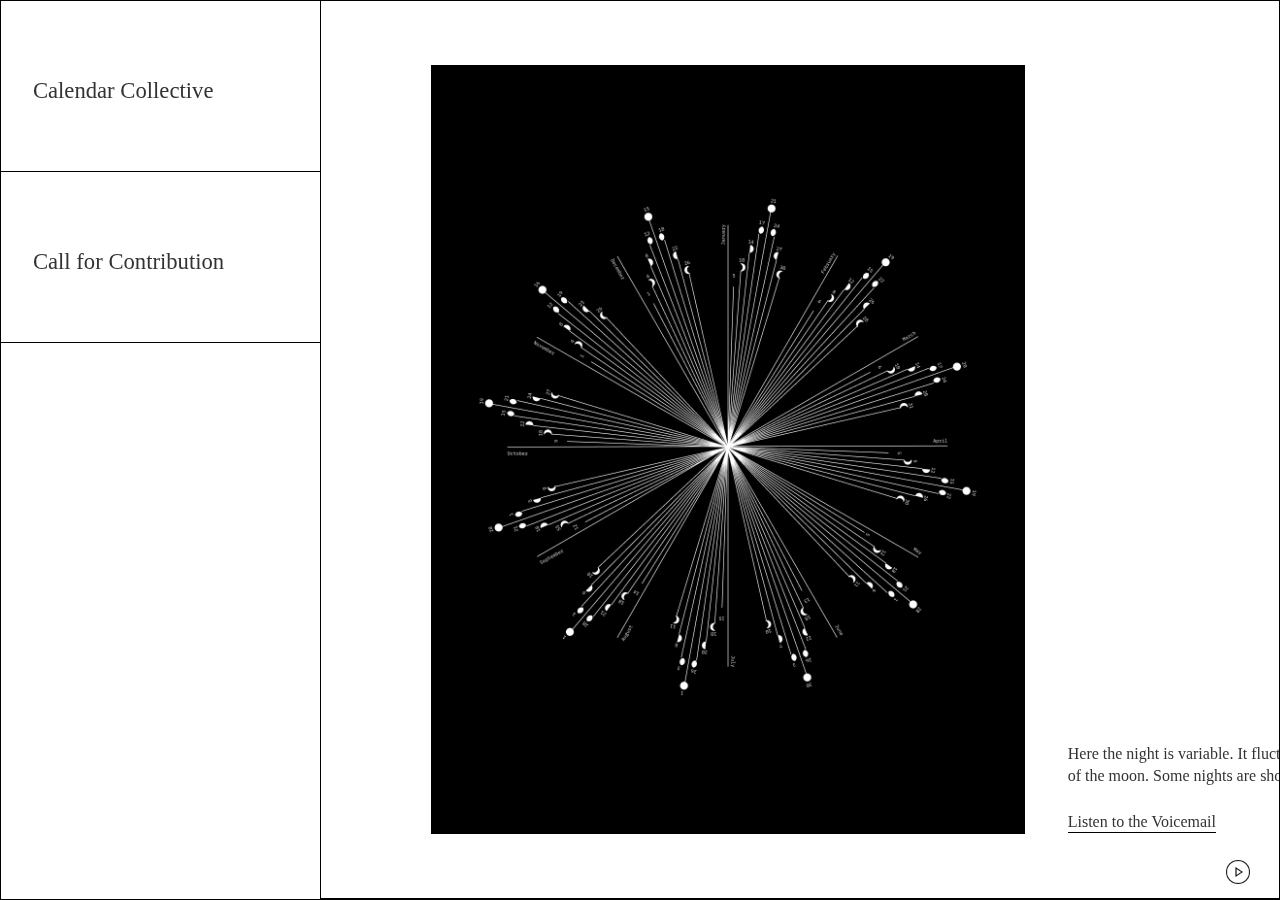
==== index.html @ 1b96c5e7 "init" ====
<!-- for adding breaks on desktop -->
<!-- <span class="desktopBreak"><br /><br /></span> -->

<!DOCTYPE html>
<!--[if lt IE 7]>      <html class="no-js lt-ie9 lt-ie8 lt-ie7"> <![endif]-->
<!--[if IE 7]>         <html class="no-js lt-ie9 lt-ie8"> <![endif]-->
<!--[if IE 8]>         <html class="no-js lt-ie9"> <![endif]-->
<!--[if gt IE 8]><!-->

<html class="no-js">
  <!--<![endif]-->
  <head>
    <meta charset="utf-8" />
    <meta http-equiv="X-UA-Compatible" content="IE=edge" />
    <title>Calendar Collective</title>
    <meta
      name="description"
      content="Calendar Collective is a living archive of alternate calendars."
    />
    <meta name="viewport" content="width=device-width, initial-scale=1" />
    
    <link rel="stylesheet" href="reset.css" />
    <link
      rel="stylesheet"
      href="https://maxcdn.bootstrapcdn.com/bootstrap/3.3.6/css/bootstrap.min.css"
    />

    <link
      rel="stylesheet"
      media="screen and (min-width: 0px) and (max-width: 1000px)"
      href="mobile.css"
    />
    <link
      rel="stylesheet"
      media="screen and (min-width: 1001px)"
      href="style.css"
    />
    <!-- <link rel="stylesheet" href="style.css"> -->
  </head>

  <body>
    <!--[if lt IE 7]>
      <p class="browsehappy">
        You are using an <strong>outdated</strong> browser. Please
        <a href="#">upgrade your browser</a> to improve your experience.
      </p>
    <![endif]-->
    

    <!-- CONTAINER START -->
    <div id="container">

      <img src="images/play.png" id="play" class="overlaying" />

      <div id="videoOverlay">
        <div>
          <iframe
            src="https://player.vimeo.com/video/416958924"
            width="1254"
            height="706"
            frameborder="0"
            allow="autoplay; fullscreen"
            allowfullscreen
          ></iframe>
          <p>Project by <a href="#">Kalyani Tupkary</a>. Website built by <a href="#">Jon Packles</a>.</p>
        </div>
      </div>

      <!-- LEFT COLUMN START -->
      <div id="leftColumn">
        <div>
          <div class="infoSection">
            <h3>Calendar Collective</h3>
          </div>
          <div class="moreInfo">
            <p>
              Calendar Collective is a living archive of alternate calendars. It
              is an ongoing investigation for collecting, cataloguing and
              publishing calendars that are little-known to our world. We use
              openly contributed voicemails as are our unique research material.
              The archive offers an uncommon collection of calendars traced
              through these unwritten and slightly incongruous fragments.
            </p>
          </div>
        </div>
        <div class="callTop">
          <div class="infoSection">
            <h3>Call for Contribution</h3>
          </div>
          <div class="moreInfo">
            <p>
              We are open most days about midday, seldom as early as the
              daybreak, some days as late as dusk. We close about when the sun
              goes down or twilight and occasionally at midnight but sometimes
              even beyond midnight. Some days we are not here at all, but
              lately, we are here most of the time except when we are somewhere
              else. So, if you would like to contribute, please leave a voicemail at (646) 371-5045.
            </p>
          </div>
        </div>
      </div>
      <!-- LEFT COLUMN END -->


      <!-- RIGHT COLUMN START -->
      <div id="rightColumn">
        
        <!-- MOON -->
        <div class="calendar">
          <div class="overview">
              
            <img src="images/calendars/Moon.jpg" alt="Moon" />

            <div class="txtContainer" id="testtext">
              <p>
                Here the night is variable. It fluctuates with the phases of the
                moon. Some nights are short while others long. <br /><br />
                <span class="voicemailPlay">Listen to the Voicemail</span
                ><audio
                  onended="audioEnded(this)"
                  src="audio/Moon_Jon.m4a"
                ></audio>
              </p>

            </div>
          </div>
        </div>
        <!-- /MOON -->

        <!-- SUN -->
        <div class="calendar">
          <div class="overview">
            <img src="images/calendars/Sun.gif" alt="Moon" />

            <div class="txtContainer" id="testtext">
              <p>
                Here the length of the day is attuned to the sunlight.The day is
                as large as the sunlight one gets. <br /><br />
                <span class="voicemailPlay">Listen to the Voicemail</span
                ><audio
                  onended="audioEnded(this)"
                  src="audio/Sun_Cassandra.m4a"
                ></audio>
              </p>
            </div>
          </div>
        </div>
        <!-- /SUN -->

        <!-- COLOUR -->
        <div class="calendar" name="colour">
          <div class="overview">
            <img src="images/calendars/Colour.gif" alt="Moon" />

            <div class="txtContainer">
              <p>
                Here a day is 24 hours long. But some hours are more colorful
                than others. <br /><br />
                <span class="voicemailPlay">Listen to the Voicemail</span
                ><audio
                  onended="audioEnded(this)"
                  src="audio/Colour_Kari.m4a"
                ></audio>
              </p>

            </div>
          </div>
        </div>
        <!-- /COLOUR -->

        <!-- FLOWER -->
        <div class="calendar">
          <div class="overview">
            <img src="images/calendars/Flower.jpg" alt="Moon" />

            <div class="txtContainer" id="testtext">
              <p>
                Here time blooms and withers with opening and closing of
                flowers. <br /><br />
                <span class="voicemailPlay">Listen to the Voicemail</span
                ><audio
                  onended="audioEnded(this)"
                  src="audio/Flower_Elena.m4a"
                ></audio>
              </p>
             

            </div>
          </div>
        </div>
        <!-- /FLOWER -->

        <!-- DRIFT -->
        <div class="calendar">
          <div class="overview">
            <img src="images/calendars/Drift.gif" alt="Moon" />

            <div class="txtContainer" id="testtext">
              <p>
                Here time is aligned on the first day of the week. Then it
                begins to drift away in no fixed order or direction, until the
                start of the next week when it is aligned again. <br /><br />
                <span class="voicemailPlay">Listen to the Voicemail</span
                ><audio
                  onended="audioEnded(this)"
                  src="audio/Drift_Sukanya.m4a"
                ></audio>
              </p>

              <!-- <p class="listen">Listen to the voicemail</p> -->
            </div>
          </div>
        </div>
        <!-- /DRIFT -->

        <!-- FIXED -->
        <div class="calendar">
          <img class="arrowLeft" src="images/arrow.svg" />

          <div class="overview">
            <img src="images/calendars/Fixed.jpg" alt="Moon" />

            <div class="txtContainer" id="testtext">
              <p>
                Here every year is the same - with 13 months of 28 days each.
                Every date is fixed to the same weekday. So, the 17th is always
                a Tuesday. <br /><br />
                <span class="voicemailPlay">Listen to the Voicemail</span
                ><audio
                  onended="audioEnded(this)"
                  src="audio/Fixed_Natalie.m4a"
                ></audio>
                <span class="expand"><br /><br />More →</span>
              </p>

              <!-- <p class="listen">Listen to the voicemail</p> -->
            </div>
          </div>

          <div class="scrollableContent">
            <img class="arrowRight" src="images/arrowright.svg" />

            <div class="infoText">
              <p>
                In a scalding-hot argument against the 12-month calendar, a
                September 1927 issue of The Outlook proclaimed: 'A month is a
                wholly irrational division of time. It has no relation to
                anything in astronomy, or human experience. It is an inaccurate
                and varying measure of time that is a constant annoyance in
                business and a misleading unit in science. It has no religious
                significance. A month is nothing but just a bad habit.'
                <br /><br /> 
                The International Fixed Calendar is a
                <a
                  href="https://en.wikipedia.org/wiki/Solar_calendar"
                  target="”_blank”"
                  >solar calendar</a
                >
                with 13 months of 28 days each. It is a
                <a
                  href="https://en.wikipedia.org/wiki/Perennial_calendar"
                  target="”_blank”"
                  >perennial calendar</a
                >
                as every date is fixed to the same weekday every year. Momentum
                behind the International Fixed Calendar, a 13-month calendar
                with 28 days in each month and a leftover day at the end of each
                year (it also followed the Gregorian rules with regards to Leap
                Years), was never stronger than in the late 1920s. Similar to
                Auguste Comte's
                <a
                  href="https://en.wikipedia.org/wiki/Positivist_calendar"
                  targer="_blank"
                  >positivist calendar</a
                >
                (created in 1849), this particular 13-month invention came from
                the mind of Moses Cotsworth, a North Eastern Railway advisor
                bothered by inexplicably varying monthly earnings over the
                traditional 12-month period. In 1902, driven by a desire to
                simplify the ‘irrational calendar’ Moses B Cotsworth presented a
                solar calendar for calendar reform. His solar calendar had 13
                months of 28 days each. Every date was fixed to the same weekday
                every year. Every week starts with a Sunday and ends with a
                Saturday. Cotsworth's plan quickly gained popularity among
                businessmen, especially in transportation and logistics. His
                biggest ally, however, was photography pioneer and Kodak
                founder, George Eastman. Impressed by the symmetry of this
                hyper-rational calendar, George Eastman adopted it for use in
                his Eastman Kodak Company 1928 to 1989 while the rest of the
                world followed the Gregorian calendar.
              </p>
            </div>

            <img src="images/calendars/Fixed_01.jpg" alt="" />
            <img src="images/calendars/Fixed 02.png" alt="" />
            <img src="images/calendars/Fixed_03.png" alt="" />
            <img src="images/calendars/Fixed 04.jpg" alt="" />

            <div class= "infoText">
              <ul class = "references">
                <li>Image 1: The 13-month calendar as used by Kodak in 1928 and 1989. Courtesy the George Eastman House</li>
                <li>Image 2, 3: A 1927 issue of "The Outlook" compares the Gregorian calendar to the International Fixed Calendar. Courtesy George Eastman House</li>
                <li>Image 3: Col. Henry Stimson (left) holds the report of the National Committee on Calendar Simplification while standing next to George Eastman on August 14, 1929. AP, George Eastman House</li>
                <li>Reference: Byrnes2014, Mark. “The Death and Life of the 13-Month Calendar.” Bloomberg.com. Bloomberg. Accessed December 6, 2020.
https://www.bloomberg.com/news/articles/2014-12-11/the-death-and-life-of-the-13-month-calendar.</li>
              </ul>
              
            </div>


          </div>
        </div>
        <!-- /FIXED -->

        <!-- EVEN -->
        <div class="calendar">
          <div class="overview">
            <img src="images/calendars/Odd.jpg" alt="Moon" />

            <div class="txtContainer" id="testtext">
              <p>
                Here one is either an Even or an Odd. Evens are born on Even
                days. They work on Even days and rest on Odd days. Odds do the
                opposite. But Evens get an additional holiday at the year end.
                <br /><br />
                <span class="voicemailPlay">Listen to the Voicemail</span
                ><audio
                  onended="audioEnded(this)"
                  src="audio/Even_Odd_Vishakha.m4a"
                ></audio>
              </p>

              <!-- <p class="listen">Listen to the voicemail</p> -->
            </div>
          </div>
        </div>
        <!-- /EVEN -->

        <!-- DECIMAL -->
        <div class="calendar">
          <img class="arrowLeft" src="images/arrow.svg" />

          <div class="overview">
            <img src="images/calendars/Decimal.jpg" alt="Moon" />

            <div class="txtContainer" id="testtext">
              <p>
                Here a year has only weeks. Each week with 10 days. Every day
                lasts for 10 hours with 100 minutes in an hour and 100 seconds
                in a minute. <br /><br />
                <span class="voicemailPlay">Listen to the Voicemail</span
                ><audio
                  onended="audioEnded(this)"
                  src="audio/Decimal_Kari.m4a"
                ></audio>
              </p>

              <!-- <p class="listen">Listen to the voicemail</p> -->
            </div>
          </div>

          <div class="scrollableContent">
            <img class="arrowRight" src="images/arrowright.svg" />

            <div class="infoText">
              <p>
                The French Republican Revolutionary Calendar established a new
                timekeeping system from 1793 until 1806. “This was introduced
                not to correct some astronomical discrepancy but to mark a break
                with the past. The Church, the guardian of the calendar with its
                feasts and fasts and saints’ days was one of the sources of
                power of the hated ancient order; it had to be done away with.”1
                It employed ‘decimal time’ in order to be rational (in contrast
                to religious “irrationality”), and parallel the metric system.
                Using metric time was a proclamation that all Frenchmen became
                equal. A year had 12 months of 30 days each with 5 days at the
                year-end. Hence its power lay in its symbolic value rather than
                practical purpose. A leap year was to have an extra intercalary
                day. Months were standardized into three equal decades of 10
                days each, each day was divided into 10 hours, hours into 100
                minutes, and minutes into 100 seconds. This period also saw
                watchmakers build decimal clocks and watches. “Despite its
                revolutionary symbolism, the new calendar turned out to be
                unpopular and inconvenient. The French workman objected to
                working a 10-day week; most people objected to working on
                Sundays; the decimal hours caused intolerable confusion;
                business with the rest of Europe (still adhering to the
                Gregorian calendar) became difficult. As revolutionary fervour
                ebbed away, the provisions of the calendar were gradually
                repealed. In September 1805, Sunday was restored as the day of
                rest, and from 1 January 1806, the Gregorian calendar was
                reinstated.”
              </p>
            </div>

            <img src="images/calendars/French_01.jpg" alt="" />
            <img src="images/calendars/French_02.jpg" alt="" />
            <div class= "infoText">
              <ul class = "references">
                <li>Image 1: Clock dial displaying both decimal (inside the circle) and duodecimal time (on the outer rim)</li>
                <li>Image 2: The French Republican Calendar</li>
                <li>Reference: Richards, E. G. Mapping Time: The Calendar and Its History. New York: Oxford University Press, 1999.</li>
              </ul>
              
            </div>
            
          </div>
        </div>
        <!-- /DECIMAL -->

        <!-- RUSSIAN -->
        <div class="calendar">
          <img class="arrowLeft" src="images/arrow.svg" />

          <div class="overview">
            <img src="images/calendars/Russian.gif" alt="Moon" />

            <div class="txtContainer" id="testtext">
              <p>
                Here every month looks different - an arbitrary arrangement of
                five types of days. One such day is a personal day of pause.
                <br /><br />
                <span class="voicemailPlay">Listen to the Voicemail</span
                ><audio
                  onended="audioEnded(this)"
                  src="audio/Russian_Automated.m4a"
                ></audio>
              </p>

              <!-- <p class="listen">Listen to the voicemail</p> -->
            </div>
          </div>

          <div class="scrollableContent">
            <img class="arrowRight" src="images/arrowright.svg" />

            <div class="infoText">
              <p>
                It was in May of 1929, at the fifth Congress of the Soviets of
                the Union, that it was proposed to alter the existing work-week
                in order to utilize expensive machinery in the factories more
                effectively and so raise productivity. The proposer, Larin,
                managed to interest Stalin in the project and on 26 August of
                the same year, the Council of People's Commissaries announced
                that the old work-week would be abolished and be replaced by a
                continuous production week known as 'nepreryvka'. A decree of 24
                September modified the proposal by replacing the seven­day cycle
                with a five ­day one. The workers were issued with coloured
                slips of paper to tell them which day to take off: yellow,
                orange, red, purple, and green. They were to observe a day off
                on the day that fell on their colour.

                <br /><br />
                While it did increase productivity as intended (80 per cent of
                the country was working at any given time), it disrupted social
                system by segregating families and friends, workers were
                demoralized, and machines could not be routinely maintained.
                However, there were two main disadvantages to nepreryvka. First,
                it had a profound, disruptive, and unwelcome effect on family
                and social life; members of the same family, friends, or
                marriage partners, who had been given different colours.
                Although the Soviet workers got more time off than then Western
                counterparts they were rarely able to spend time together.
              </p>
            </div>

        
            <img src="images/calendars/Russian_01.jpg" alt="" />
       
            <img src="images/calendars/Russian_02.png" alt="" />
           
            <img src="images/calendars/Russian_03.jpg" alt="" />
        
            
                        <div class= "infoText">
              <ul class = "references">
                <li>Image 1: Calendar for 1929–1930 showing rest days for each of the five worker groups, designated here by different colors. In
                            this version of nepreryvka, the continuous workweek, workers had every fifth day off.</li>
                <li>Image 2: Left- The month of April from a 1931 worker’s pocket calendar. Here, the five different work groups are represented by
                            five symbols—a sheaf of wheat, a red star, the hammer and sickle, a book, and a budenovka, or wool military cap.
                            Courtesy Erast Butakov. Right- The month of July from the same 1931 worker’s pocket calendar. Here, the five different work groups are
                            represented by five symbols—a sheaf of wheat, a red star, the hammer and sickle, a book, and a budenovka, or wool
                            military cap. Courtesy Erast Butakov.</li>
                <li>Image 3: Calendar for 1929–1930 showing rest days for each of the five worker groups, designated here by different colors. In this version of nepreryvka, the continuous workweek, workers had every fifth day off.</li>
                <li>Courtesy of <a href="https://cabinetmagazine.org/issues/61/wood.php">Tony Wood</a></li>
              </ul>
              
            </div>

          </div>
        </div>
        <!-- /RUSSIAN -->


      </div> <!-- RIGHT COLUMN END -->


    </div> <!-- CONTAINER END -->

    <div class="callBottom">
      <div class="infoSection">
        <h3>Call for Contribution</h3>
      </div>
      <div class="moreInfo">
        <p>
          We are open most days about midday, seldom as early as the daybreak,
          some days as late as dusk. We close about when the sun goes down or
          twilight and occasionally at midnight but sometimes even beyond
          midnight. Some days we are not here at all, but lately, we are here
          most of the time except when we are somewhere else. So, if you would
          like to contribute, please
          <span id="leaveVoicemail">leave us a voicemail</span>.
        </p>
      </div>
    </div>

    <script src="https://cdnjs.cloudflare.com/ajax/libs/jquery/3.5.1/jquery.min.js"></script>
    <!-- <script src='https://cdnjs.cloudflare.com/ajax/libs/snap.svg/0.5.1/snap.svg-min.js'></script> -->

    <script>
      if (screen && screen.width > 1000) {
        document.write(
          '<script type="text/javascript" src="main.js"><\/script>'
        );
      } else {
        document.write(
          '<script type="text/javascript" src="mobile.js"><\/script>'
            
        );
      }
    </script>
  </body>
</html>
---- mobile.css ----
body {

    font-family: IBM Plex Mono;
    cursor: url('cursor.png');
   
    
}



::-webkit-scrollbar {
    width: 0px;  
    background: transparent;  /* Optional: just make scrollbar invisible */
}
#container {
    border: 1px solid black;
    /* height:100vh; */
    box-sizing: border-box;
    -moz-box-sizing: border-box;
    -webkit-box-sizing: border-box;
}

/* COLUMNS */

#leftColumn {
 
    /* display: inline-block; */
   
    box-sizing: border-box;
    -moz-box-sizing: border-box;
    -webkit-box-sizing: border-box;
    
    
}

#rightColumn {
    position: relative;
    width: 100%;

}

/* .scrollableContent p {
    margin: 16px 16px;
} */



/* LEFT COLUMN CONTENTS */

.infoSection h3 {

    font-family: IBM Plex Mono SemiBold;
    font-size: 17pt;
    padding: 0 0 0 10%;
    

}

p {
    font-size: 12pt;
}

.infoSection {

    cursor: pointer;
    display: flex;
    align-items: center;
    height: 19vh;
    border-bottom: 1px solid black;
    box-sizing: border-box;
    -moz-box-sizing: border-box;
    -webkit-box-sizing: border-box;
    -webkit-touch-callout: none; /* iOS Safari */
    -webkit-user-select: none; /* Safari */
     -khtml-user-select: none; /* Konqueror HTML */
       -moz-user-select: none; /* Old versions of Firefox */
        -ms-user-select: none; /* Internet Explorer/Edge */
            user-select: none; /* Non-prefixed version, currently
                                  supported by Chrome, Edge, Opera and Firefox */

}

.callTop {
    display:none;
}

.callBottom {
    border-left:1px solid black;
    border-right: 1px solid black;
}



.moreInfo {
   
    display: flex;
    align-items: center;
    padding:60px 8% ;
    line-height: 1.4;
    border-bottom: 1px solid black;
    box-sizing: border-box;
    -moz-box-sizing: border-box;
    -webkit-box-sizing: border-box;
    display: none;

}
p {
    margin-bottom:0px;
}




.arrowLeft {
    position: absolute;
    right: 40px;
    top:20px;
    cursor:pointer;
    display: none;
}

.arrowRight {
    position: absolute;
    left:0px;
    top:20px;
    cursor: pointer;
    display:none;
}

.calendar {
    /* display: flex; */
    position: relative;
    width:100%;
     border-bottom: 1px solid black;

    box-sizing: border-box;
    -moz-box-sizing: border-box;
    -webkit-box-sizing: border-box;
    
}

.overview {

    background-color: white;
    padding:16px;

   
}

.overview img {
     /* max-height:100%; */
    width:100%;
    height: auto;
  
}

.overview > .txtContainer {
    margin: 16px 0;
     
}



.txtContainer p {
    /* posi tion: absolute;
    bottom:0; */
    margin-top:auto;
    width:inherit;
    /* transform: translateY(-100%); */
  

}


#play {
    position: fixed;
    bottom:16px;
    right:30px;
    width: 24px;
    z-index:2000;
    cursor: pointer;
}

#close {
    position: fixed;
    bottom:16px;
    right:30px;
    width: 24px;
    z-index:3000;
    cursor: pointer;
}

#videoOverlay {
    display: none;
    position: fixed;
    width: 100vw;
    height: 100vh;
    background-color:RGBA(0,0,0,0.95);
    z-index:1200;
    overflow: hidden;

    
}

#videoOverlay div {
    position: absolute;
    top:50%;
    left: 50%;
    transform: translate(-50%,-50%);
}

#videoOverlay iframe {
    position:relative;
    text-align: center;
  
}

#videoOverlay p {
    margin-top:20px;
    text-align: center;
    font-size: 8pt;
    color:white;
  

  
}



.overview img {
    margin-top:20px;
}

.desktopBreak {
    display:none;
}

#backArrow {
    position: fixed;
    top:16px;
    left:16px;
    z-index:100;
}

/* wavy underlines */

.voicemailPlay {
    border-bottom: 1px solid #000;
    padding-bottom: 2px;
    cursor: pointer;
}


.playing {
  
  padding-bottom: 5px;
  background: url("images/wavy.svg");
  background-repeat: repeat;
  background-position-x: 0%;
  background-position-y: 0%;
  background-size: auto auto;
  background-repeat: repeat-x;
  background-size: 15px 5px; 
  background-position: 2px 19px;
  animation: move 15s linear infinite;
  -webkit-animation: move 15s linear infinite;
  animation-play-state: running;
  text-decoration: none;
  background-color: transparent;
  -webkit-text-decoration-skip: objects;
  cursor: pointer;

  border-bottom: none;
    padding-bottom: 4px;

  
}

@-webkit-keyframes move {
from {
    background-position: 2px 19px;
  }
  to {
    background-position: 500px 19px;
  }
}

@keyframe move {
from {
    background-position: 2px 19px;
  }
  to {
    background-position: 500px 19px;
  }
}

/* /wavy underlines */



#voicemailOverlay {
    color:white;
    display: none;
    position: fixed;
    width: 100vw;
    height: 100vh;
    background-color:RGBA(0,0,0,0.95);
    z-index:1200;
    overflow: hidden;
    z-index: 5000;
    
}

#voicemailOverlay div {
    width: 40%;
    position:absolute;
    left:50%;
    top:50%;
    transform: translate(-50%,-50%);


}

#moreButton {
    position:absolute;
    top:10px;
}



#arrows {
    position: absolute;
    top:50%;
    transform: translateY(-50%);
    left:3px;
    z-index:6000;
    cursor: pointer;
}



.infoContainer {
    /* padding:64px; */
    border:1px solid red;
    height: 100%;
  
}



.scrollableContent {
    padding:16px;
    display:none;
}

.show {
    display:block;
}
    .scrollableContent * {
    margin: 20px 0;

    }   

    .scrollableContent img {
        width:100%;
        height:auto;
        
    }

    .scrollableContent a {
        color:black;
        text-decoration: underline;
    }

    .expand{
        
        border-bottom: 1px solid #000;
        
       
    }






@media (min-width: 992px) {
  .container-scroll > .row {
    overflow-x: auto;
    white-space: nowrap;
  }
  .container-scroll > .row > .col-md-4 {
    display: inline-block;
    float: none;
  }
}

.container-scroll > .row {
  /* margin-top: 24px; */
  height:100vh;
}
.container-scroll > .row > .col-md-4 {
  font-weight: bold;
  text-align: center;
}
---- style.css ----
body {

    font-family: IBM Plex Mono;
    cursor: url('cursor.png');

}
::-webkit-scrollbar {
    width: 0px;  
    background: transparent;  /* Optional: just make scrollbar invisible */
}
#container {
    border: 1px solid black;
    height:100vh;
    box-sizing: border-box;
    -moz-box-sizing: border-box;
    -webkit-box-sizing: border-box;
}

/* COLUMNS */

#leftColumn {
    position: fixed;
    /* display: inline-block; */
    width: 25%;
    height: 100vh;
    border-right: 1px solid black;
    box-sizing: border-box;
    -moz-box-sizing: border-box;
    -webkit-box-sizing: border-box;
    overflow-y: scroll;
    
    
}

#rightColumn {
    position: relative;
    margin-left:25%;
    width: 75%;
    height:100%;
    
    overflow-x: hidden;
    overflow-y:auto;
}

/* LEFT COLUMN CONTENTS */
.infoSection h3 {

    font-family: IBM Plex Mono SemiBold;
    font-size: 17pt;
    padding: 0 0 0 10%;
    
}

p {
    font-size: 12pt;
}

.ok {
    color:red;
}

.voicemailPlay {
    border-bottom: 1px solid #000;
    padding-bottom: 2px;
    cursor: pointer;
}

/* wavy underlines */

.playing {
  
  padding-bottom: 5px;
  background: url("images/wavy.svg");
  background-repeat: repeat;
  background-position-x: 0%;
  background-position-y: 0%;
  background-size: auto auto;
  background-repeat: repeat-x;
  background-size: 15px 5px; 
  background-position: 2px 19px;
  animation: move 15s linear infinite;
  -webkit-animation: move 15s linear infinite;
  animation-play-state: running;
  text-decoration: none;
  background-color: transparent;
  -webkit-text-decoration-skip: objects;
  cursor: pointer;

  border-bottom: none;
    padding-bottom: 4px;

  
}

@-webkit-keyframes move {
from {
    background-position: 2px 19px;
  }
  to {
    background-position: 500px 19px;
  }
}

@keyframe move {
from {
    background-position: 2px 19px;
  }
  to {
    background-position: 500px 19px;
  }
}

/* /wavy underlines */

.infoSection {
    cursor: pointer;
    display: flex;
    align-items: center;
    height: 19vh;
    border-bottom: 1px solid black;
    box-sizing: border-box;
    -moz-box-sizing: border-box;
    -webkit-box-sizing: border-box;
    -webkit-touch-callout: none; /* iOS Safari */
    -webkit-user-select: none; /* Safari */
     -khtml-user-select: none; /* Konqueror HTML */
       -moz-user-select: none; /* Old versions of Firefox */
        -ms-user-select: none; /* Internet Explorer/Edge */
            user-select: none; /* Non-prefixed version, currently
                                  supported by Chrome, Edge, Opera and Firefox */

}


.moreInfo {
   
    display: flex;
    align-items: center;
    padding:60px 8% ;
    line-height: 1.4;
    border-bottom: 1px solid black;
    box-sizing: border-box;
    -moz-box-sizing: border-box;
    -webkit-box-sizing: border-box;
    display: none;

}
p {
    margin-bottom:0px;
}

.arrowLeft {
    position: absolute;
    right: 40px;
    top:20px;
    cursor:pointer;
}

.arrowRight {
    position: absolute;
    left:0px;
    top:20px;
    cursor: pointer;
}

.calendar {
    display: flex;
    position: relative;
    height:100%;
    width:100%;
     border-bottom: 1px solid black;
    box-sizing: border-box;
    -moz-box-sizing: border-box;
    -webkit-box-sizing: border-box;
    
}

.overview {
    display:flex;
    width:75vw;
    height:100%;
    flex-direction: row;
    flex-wrap: nowrap;
    background-color: white;
    padding:64px 80px;
    justify-content:space-around;
}

.callBottom {
    display:none;
}



@media only screen and (min-width: 1220px){

    .overview img {
    
    max-height:100%;
    
  
    margin-top: auto;
    align-self: left;
    padding-left:30px;

  
    }
    
}

@media only screen and (max-width: 1219px){

    .overview img {
        
    
    width: 100%;
    max-height: 100%;
    margin-top: auto;
    
    align-self: left;
    padding-left:30px;

  
    }
    
}

.overview > .txtContainer {
     margin-left: 43px;
     
}

.txtContainer {
    display:flex;
    flex-direction:column;
    height:100%;
    width:358px;
 
    flex-shrink:3;

   
}

.txtContainer p {

    margin-top:auto;
    width:inherit;

}


#play {
    position: fixed;
    bottom:16px;
    right:30px;
    width: 24px;
    z-index:2000;
    cursor: pointer;
}

#close {
    position: fixed;
    bottom:16px;
    right:30px;
    width: 24px;
    z-index:3000;
    cursor: pointer;
}

#videoOverlay {
    display: none;
    position: fixed;
    width: 100vw;
    height: 100vh;
    background-color:RGBA(0,0,0,0.95);
    z-index:1200;
    overflow: hidden;

    
}

#videoOverlay div {
    position: absolute;
    top:50%;
    left: 50%;
    transform: translate(-50%,-50%);
}

#videoOverlay iframe {
    position:relative;
    text-align: center;
  
}

#videoOverlay p {
    margin-top:20px;
    text-align: center;
    font-size: 8pt;
    color:white;
  

  
}

#videoOverlay a {
    color: white;
}

#voicemailOverlay {
    color:white;
    display: none;
    position: fixed;
    width: 100vw;
    height: 100vh;
    background-color:RGBA(0,0,0,0.95);
    z-index:1200;
    overflow: hidden;
    z-index: 5000;
    
}


#voicemailOverlay div {
    width: 40%;
    position:absolute;
    left:50%;
    top:50%;
    transform: translate(-50%,-50%);


}

#moreButton {
    position:absolute;
    top:10px;
}

#arrows {
    position: absolute;
    top:50%;
    transform: translateY(-50%);
    left:3px;
    z-index:6000;
    cursor: pointer;
}

.scrollableContent {

    position: absolute;
    height: 100%;
    width:75vw;
    display: flex;
    flex-direction: row;
    flex-wrap: nowrap;
    left:74vw;
    background-color: white;
    border-left: 1px solid black;
    overflow-x: scroll;
    padding:64px 80px;
}



.infoContainer {
    padding:64px;
    border:1px solid red;
    height: 100%;
    display: flex;
    justify-content:left;
   
}



.scrollableContent img {
    
    
    max-height:100%;
    width: auto;
    align-self: flex-start;
  

   
}

.infoText p{
    width:860px;
    columns:2;
    column-fill: auto;
    column-gap:43px;
}

.infoText ul {
    width:430px;
    margin-right:100px
}


.ref {
    font-size: 11pt;
}

p a {
  color: black;
  text-decoration: underline;  
}

p a:hover {
    color:black;
}


#leaveVoicemail {
    border-bottom: 1px solid #000;
    padding-bottom: 2px;
    cursor: pointer;
}

.references a {
    color:black;
    text-decoration: underline;
}

.references li {
    margin: 0 0 14px 0;
    /* border-top:1px solid black; */
}



.scrollableContent > * {
    margin-left:43px;

}

.infoText p {
    height:100%;
}




.scrollableContent {
    height:100%;
}

.expand {
    display:none;
}



.scrollableContent .infoText:first-of-type {
    /* color:red; */
    margin-left:0px;
}

.scrollableContent img:last-child {
    padding-right:43px;
}

@media (min-width: 992px) {
  .container-scroll > .row {
    overflow-x: auto;
    white-space: nowrap;
  }
  .container-scroll > .row > .col-md-4 {
    display: inline-block;
    float: none;
  }
}

.container-scroll > .row {
  height:100vh;
}
.container-scroll > .row > .col-md-4 {
  font-weight: bold;
  text-align: center;
}
---- style.css ----
body {

    font-family: IBM Plex Mono;
    cursor: url('cursor.png');

}
::-webkit-scrollbar {
    width: 0px;  
    background: transparent;  /* Optional: just make scrollbar invisible */
}
#container {
    border: 1px solid black;
    height:100vh;
    box-sizing: border-box;
    -moz-box-sizing: border-box;
    -webkit-box-sizing: border-box;
}

/* COLUMNS */

#leftColumn {
    position: fixed;
    /* display: inline-block; */
    width: 25%;
    height: 100vh;
    border-right: 1px solid black;
    box-sizing: border-box;
    -moz-box-sizing: border-box;
    -webkit-box-sizing: border-box;
    overflow-y: scroll;
    
    
}

#rightColumn {
    position: relative;
    margin-left:25%;
    width: 75%;
    height:100%;
    
    overflow-x: hidden;
    overflow-y:auto;
}

/* LEFT COLUMN CONTENTS */
.infoSection h3 {

    font-family: IBM Plex Mono SemiBold;
    font-size: 17pt;
    padding: 0 0 0 10%;
    
}

p {
    font-size: 12pt;
}

.ok {
    color:red;
}

.voicemailPlay {
    border-bottom: 1px solid #000;
    padding-bottom: 2px;
    cursor: pointer;
}

/* wavy underlines */

.playing {
  
  padding-bottom: 5px;
  background: url("images/wavy.svg");
  background-repeat: repeat;
  background-position-x: 0%;
  background-position-y: 0%;
  background-size: auto auto;
  background-repeat: repeat-x;
  background-size: 15px 5px; 
  background-position: 2px 19px;
  animation: move 15s linear infinite;
  -webkit-animation: move 15s linear infinite;
  animation-play-state: running;
  text-decoration: none;
  background-color: transparent;
  -webkit-text-decoration-skip: objects;
  cursor: pointer;

  border-bottom: none;
    padding-bottom: 4px;

  
}

@-webkit-keyframes move {
from {
    background-position: 2px 19px;
  }
  to {
    background-position: 500px 19px;
  }
}

@keyframe move {
from {
    background-position: 2px 19px;
  }
  to {
    background-position: 500px 19px;
  }
}

/* /wavy underlines */

.infoSection {
    cursor: pointer;
    display: flex;
    align-items: center;
    height: 19vh;
    border-bottom: 1px solid black;
    box-sizing: border-box;
    -moz-box-sizing: border-box;
    -webkit-box-sizing: border-box;
    -webkit-touch-callout: none; /* iOS Safari */
    -webkit-user-select: none; /* Safari */
     -khtml-user-select: none; /* Konqueror HTML */
       -moz-user-select: none; /* Old versions of Firefox */
        -ms-user-select: none; /* Internet Explorer/Edge */
            user-select: none; /* Non-prefixed version, currently
                                  supported by Chrome, Edge, Opera and Firefox */

}


.moreInfo {
   
    display: flex;
    align-items: center;
    padding:60px 8% ;
    line-height: 1.4;
    border-bottom: 1px solid black;
    box-sizing: border-box;
    -moz-box-sizing: border-box;
    -webkit-box-sizing: border-box;
    display: none;

}
p {
    margin-bottom:0px;
}

.arrowLeft {
    position: absolute;
    right: 40px;
    top:20px;
    cursor:pointer;
}

.arrowRight {
    position: absolute;
    left:0px;
    top:20px;
    cursor: pointer;
}

.calendar {
    display: flex;
    position: relative;
    height:100%;
    width:100%;
     border-bottom: 1px solid black;
    box-sizing: border-box;
    -moz-box-sizing: border-box;
    -webkit-box-sizing: border-box;
    
}

.overview {
    display:flex;
    width:75vw;
    height:100%;
    flex-direction: row;
    flex-wrap: nowrap;
    background-color: white;
    padding:64px 80px;
    justify-content:space-around;
}

.callBottom {
    display:none;
}



@media only screen and (min-width: 1220px){

    .overview img {
    
    max-height:100%;
    
  
    margin-top: auto;
    align-self: left;
    padding-left:30px;

  
    }
    
}

@media only screen and (max-width: 1219px){

    .overview img {
        
    
    width: 100%;
    max-height: 100%;
    margin-top: auto;
    
    align-self: left;
    padding-left:30px;

  
    }
    
}

.overview > .txtContainer {
     margin-left: 43px;
     
}

.txtContainer {
    display:flex;
    flex-direction:column;
    height:100%;
    width:358px;
 
    flex-shrink:3;

   
}

.txtContainer p {

    margin-top:auto;
    width:inherit;

}


#play {
    position: fixed;
    bottom:16px;
    right:30px;
    width: 24px;
    z-index:2000;
    cursor: pointer;
}

#close {
    position: fixed;
    bottom:16px;
    right:30px;
    width: 24px;
    z-index:3000;
    cursor: pointer;
}

#videoOverlay {
    display: none;
    position: fixed;
    width: 100vw;
    height: 100vh;
    background-color:RGBA(0,0,0,0.95);
    z-index:1200;
    overflow: hidden;

    
}

#videoOverlay div {
    position: absolute;
    top:50%;
    left: 50%;
    transform: translate(-50%,-50%);
}

#videoOverlay iframe {
    position:relative;
    text-align: center;
  
}

#videoOverlay p {
    margin-top:20px;
    text-align: center;
    font-size: 8pt;
    color:white;
  

  
}

#videoOverlay a {
    color: white;
}

#voicemailOverlay {
    color:white;
    display: none;
    position: fixed;
    width: 100vw;
    height: 100vh;
    background-color:RGBA(0,0,0,0.95);
    z-index:1200;
    overflow: hidden;
    z-index: 5000;
    
}


#voicemailOverlay div {
    width: 40%;
    position:absolute;
    left:50%;
    top:50%;
    transform: translate(-50%,-50%);


}

#moreButton {
    position:absolute;
    top:10px;
}

#arrows {
    position: absolute;
    top:50%;
    transform: translateY(-50%);
    left:3px;
    z-index:6000;
    cursor: pointer;
}

.scrollableContent {

    position: absolute;
    height: 100%;
    width:75vw;
    display: flex;
    flex-direction: row;
    flex-wrap: nowrap;
    left:74vw;
    background-color: white;
    border-left: 1px solid black;
    overflow-x: scroll;
    padding:64px 80px;
}



.infoContainer {
    padding:64px;
    border:1px solid red;
    height: 100%;
    display: flex;
    justify-content:left;
   
}



.scrollableContent img {
    
    
    max-height:100%;
    width: auto;
    align-self: flex-start;
  

   
}

.infoText p{
    width:860px;
    columns:2;
    column-fill: auto;
    column-gap:43px;
}

.infoText ul {
    width:430px;
    margin-right:100px
}


.ref {
    font-size: 11pt;
}

p a {
  color: black;
  text-decoration: underline;  
}

p a:hover {
    color:black;
}


#leaveVoicemail {
    border-bottom: 1px solid #000;
    padding-bottom: 2px;
    cursor: pointer;
}

.references a {
    color:black;
    text-decoration: underline;
}

.references li {
    margin: 0 0 14px 0;
    /* border-top:1px solid black; */
}



.scrollableContent > * {
    margin-left:43px;

}

.infoText p {
    height:100%;
}




.scrollableContent {
    height:100%;
}

.expand {
    display:none;
}



.scrollableContent .infoText:first-of-type {
    /* color:red; */
    margin-left:0px;
}

.scrollableContent img:last-child {
    padding-right:43px;
}

@media (min-width: 992px) {
  .container-scroll > .row {
    overflow-x: auto;
    white-space: nowrap;
  }
  .container-scroll > .row > .col-md-4 {
    display: inline-block;
    float: none;
  }
}

.container-scroll > .row {
  height:100vh;
}
.container-scroll > .row > .col-md-4 {
  font-weight: bold;
  text-align: center;
}
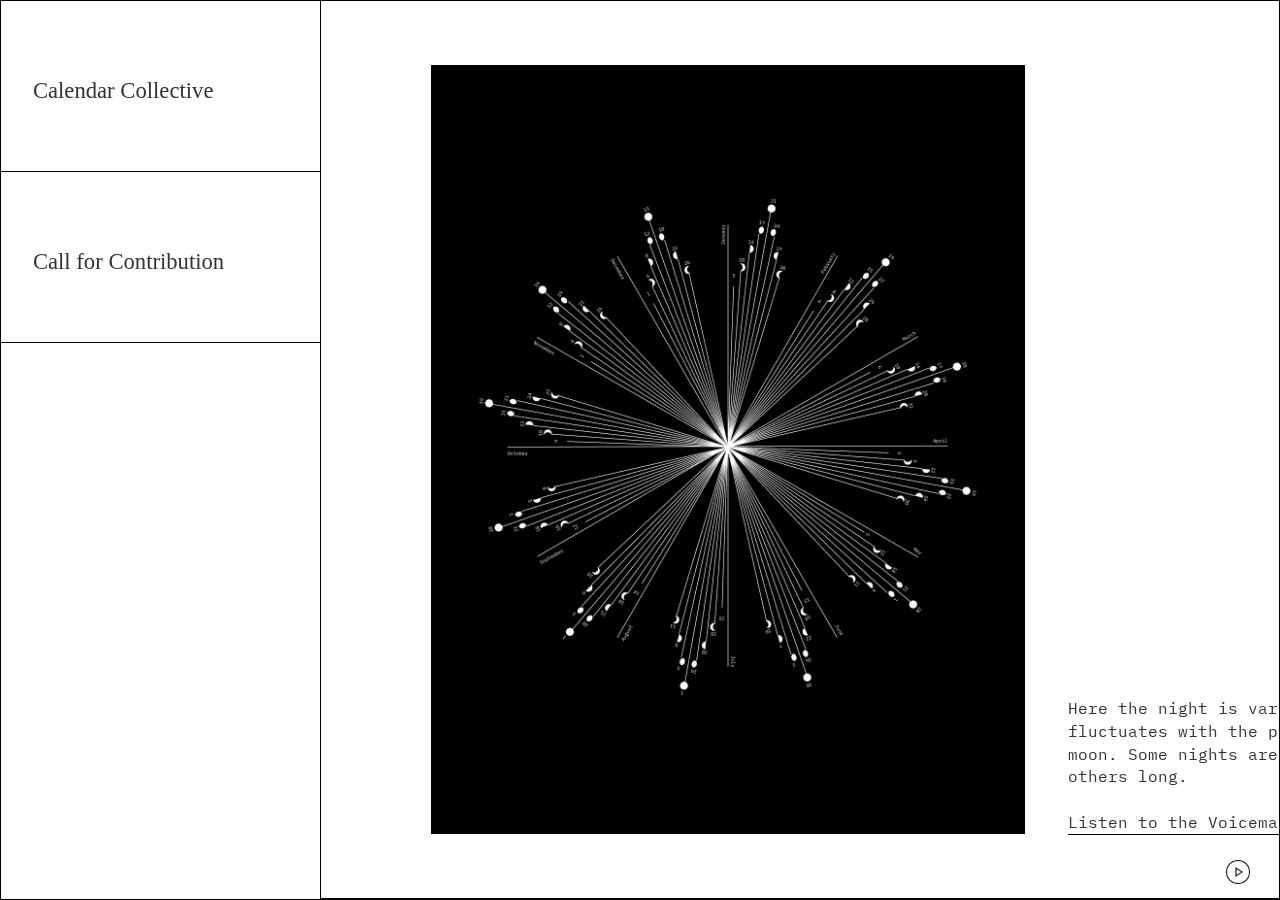
==== commit 2256ee4c: "updates" ====
--- a/index.html
+++ b/index.html
@@ -18,6 +18,9 @@
       content="Calendar Collective is a living archive of alternate calendars."
     />
     <meta name="viewport" content="width=device-width, initial-scale=1" />
+
+    <link rel="preconnect" href="https://fonts.gstatic.com">
+    <link href="https://fonts.googleapis.com/css2?family=IBM+Plex+Mono:ital,wght@0,100;0,200;0,300;0,400;0,500;0,600;0,700;1,100;1,200;1,300;1,400;1,500;1,600;1,700&display=swap" rel="stylesheet">
     
     <link rel="stylesheet" href="reset.css" />
     <link
@@ -62,7 +65,7 @@
             allow="autoplay; fullscreen"
             allowfullscreen
           ></iframe>
-          <p>Project by <a href="#">Kalyani Tupkary</a>. Website built by <a href="#">Jon Packles</a>.</p>
+          <p>Project by <a href="https://www.kalyanitupkary.com/">Kalyani Tupkary</a>. Website built by <a href="https://www.jonpackless.com/">Jon Packles</a>.</p>
         </div>
       </div>
 
@@ -230,7 +233,7 @@
                   onended="audioEnded(this)"
                   src="audio/Fixed_Natalie.m4a"
                 ></audio>
-                <span class="expand"><br /><br />More →</span>
+                <a href="fixed.html"><span class="expand"><br /><br />More →</span></a>
               </p>
 
               <!-- <p class="listen">Listen to the voicemail</p> -->
@@ -390,6 +393,7 @@
                 repealed. In September 1805, Sunday was restored as the day of
                 rest, and from 1 January 1806, the Gregorian calendar was
                 reinstated.”
+                <a href="decimal.html"><span class="expand"><br /><br />More →</span></a>
               </p>
             </div>
 
@@ -425,6 +429,7 @@
                   onended="audioEnded(this)"
                   src="audio/Russian_Automated.m4a"
                 ></audio>
+                <a href="russian.html"><span class="expand"><br /><br />More →</span></a>
               </p>
 
               <!-- <p class="listen">Listen to the voicemail</p> -->
--- a/mobile.css
+++ b/mobile.css
@@ -380,6 +380,15 @@
     }
 
 
+.scrollableContent a, .scrollableContent a:hover {
+    color:black;
+    text-decoration: none;
+}
+
+#videoOverlay a, #videoOverlay a:hover {
+    color:white;
+    text-decoration: underline;
+}
 
 
 
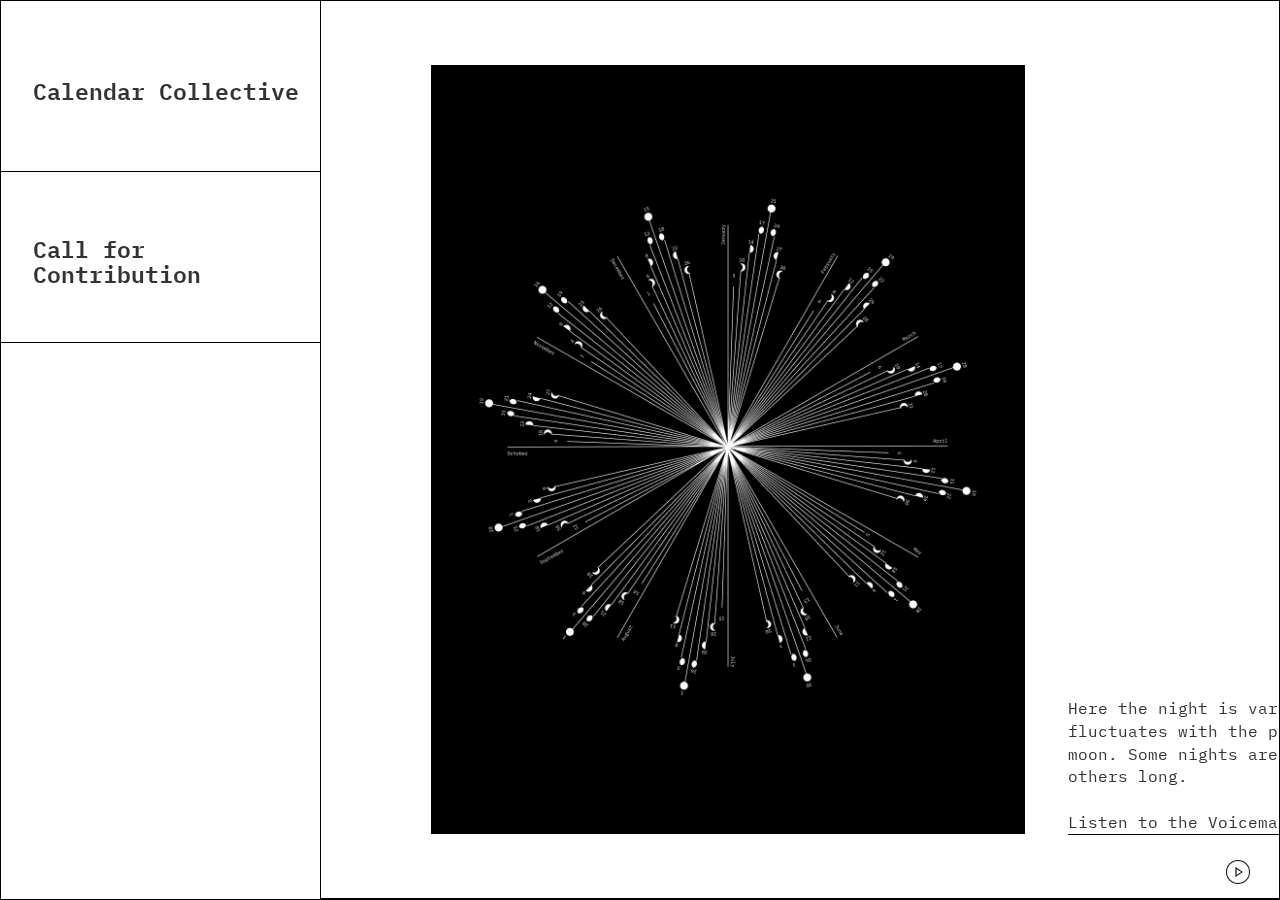
==== commit cf90097a: "Test change" ====
--- a/index.html
+++ b/index.html
@@ -21,7 +21,7 @@
 
     <link rel="preconnect" href="https://fonts.gstatic.com">
     <link href="https://fonts.googleapis.com/css2?family=IBM+Plex+Mono:ital,wght@0,100;0,200;0,300;0,400;0,500;0,600;0,700;1,100;1,200;1,300;1,400;1,500;1,600;1,700&display=swap" rel="stylesheet">
-    
+
     <link rel="stylesheet" href="reset.css" />
     <link
       rel="stylesheet"
@@ -48,7 +48,7 @@
         <a href="#">upgrade your browser</a> to improve your experience.
       </p>
     <![endif]-->
-    
+
 
     <!-- CONTAINER START -->
     <div id="container">
@@ -77,7 +77,7 @@
           </div>
           <div class="moreInfo">
             <p>
-              Calendar Collective is a living archive of alternate calendars. It
+              Calendar Collective test 22 is a living archive of alternate calendars. It
               is an ongoing investigation for collecting, cataloguing and
               publishing calendars that are little-known to our world. We use
               openly contributed voicemails as are our unique research material.
@@ -107,11 +107,11 @@
 
       <!-- RIGHT COLUMN START -->
       <div id="rightColumn">
-        
+
         <!-- MOON -->
         <div class="calendar">
           <div class="overview">
-              
+
             <img src="images/calendars/Moon.jpg" alt="Moon" />
 
             <div class="txtContainer" id="testtext">
@@ -186,7 +186,7 @@
                   src="audio/Flower_Elena.m4a"
                 ></audio>
               </p>
-             
+
 
             </div>
           </div>
@@ -252,7 +252,7 @@
                 and varying measure of time that is a constant annoyance in
                 business and a misleading unit in science. It has no religious
                 significance. A month is nothing but just a bad habit.'
-                <br /><br /> 
+                <br /><br />
                 The International Fixed Calendar is a
                 <a
                   href="https://en.wikipedia.org/wiki/Solar_calendar"
@@ -307,7 +307,7 @@
                 <li>Reference: Byrnes2014, Mark. “The Death and Life of the 13-Month Calendar.” Bloomberg.com. Bloomberg. Accessed December 6, 2020.
 https://www.bloomberg.com/news/articles/2014-12-11/the-death-and-life-of-the-13-month-calendar.</li>
               </ul>
-              
+
             </div>
 
 
@@ -405,9 +405,9 @@
                 <li>Image 2: The French Republican Calendar</li>
                 <li>Reference: Richards, E. G. Mapping Time: The Calendar and Its History. New York: Oxford University Press, 1999.</li>
               </ul>
-              
-            </div>
-            
+
+            </div>
+
           </div>
         </div>
         <!-- /DECIMAL -->
@@ -469,14 +469,14 @@
               </p>
             </div>
 
-        
+
             <img src="images/calendars/Russian_01.jpg" alt="" />
-       
+
             <img src="images/calendars/Russian_02.png" alt="" />
-           
+
             <img src="images/calendars/Russian_03.jpg" alt="" />
-        
-            
+
+
                         <div class= "infoText">
               <ul class = "references">
                 <li>Image 1: Calendar for 1929–1930 showing rest days for each of the five worker groups, designated here by different colors. In
@@ -489,7 +489,7 @@
                 <li>Image 3: Calendar for 1929–1930 showing rest days for each of the five worker groups, designated here by different colors. In this version of nepreryvka, the continuous workweek, workers had every fifth day off.</li>
                 <li>Courtesy of <a href="https://cabinetmagazine.org/issues/61/wood.php">Tony Wood</a></li>
               </ul>
-              
+
             </div>
 
           </div>
@@ -530,7 +530,7 @@
       } else {
         document.write(
           '<script type="text/javascript" src="mobile.js"><\/script>'
-            
+
         );
       }
     </script>
--- a/style.css
+++ b/style.css
@@ -45,7 +45,8 @@
 /* LEFT COLUMN CONTENTS */
 .infoSection h3 {
 
-    font-family: IBM Plex Mono SemiBold;
+    font-family: IBM Plex Mono;
+    font-weight: 600;
     font-size: 17pt;
     padding: 0 0 0 10%;
     
--- a/style.css
+++ b/style.css
@@ -45,7 +45,8 @@
 /* LEFT COLUMN CONTENTS */
 .infoSection h3 {
 
-    font-family: IBM Plex Mono SemiBold;
+    font-family: IBM Plex Mono;
+    font-weight: 600;
     font-size: 17pt;
     padding: 0 0 0 10%;
     
